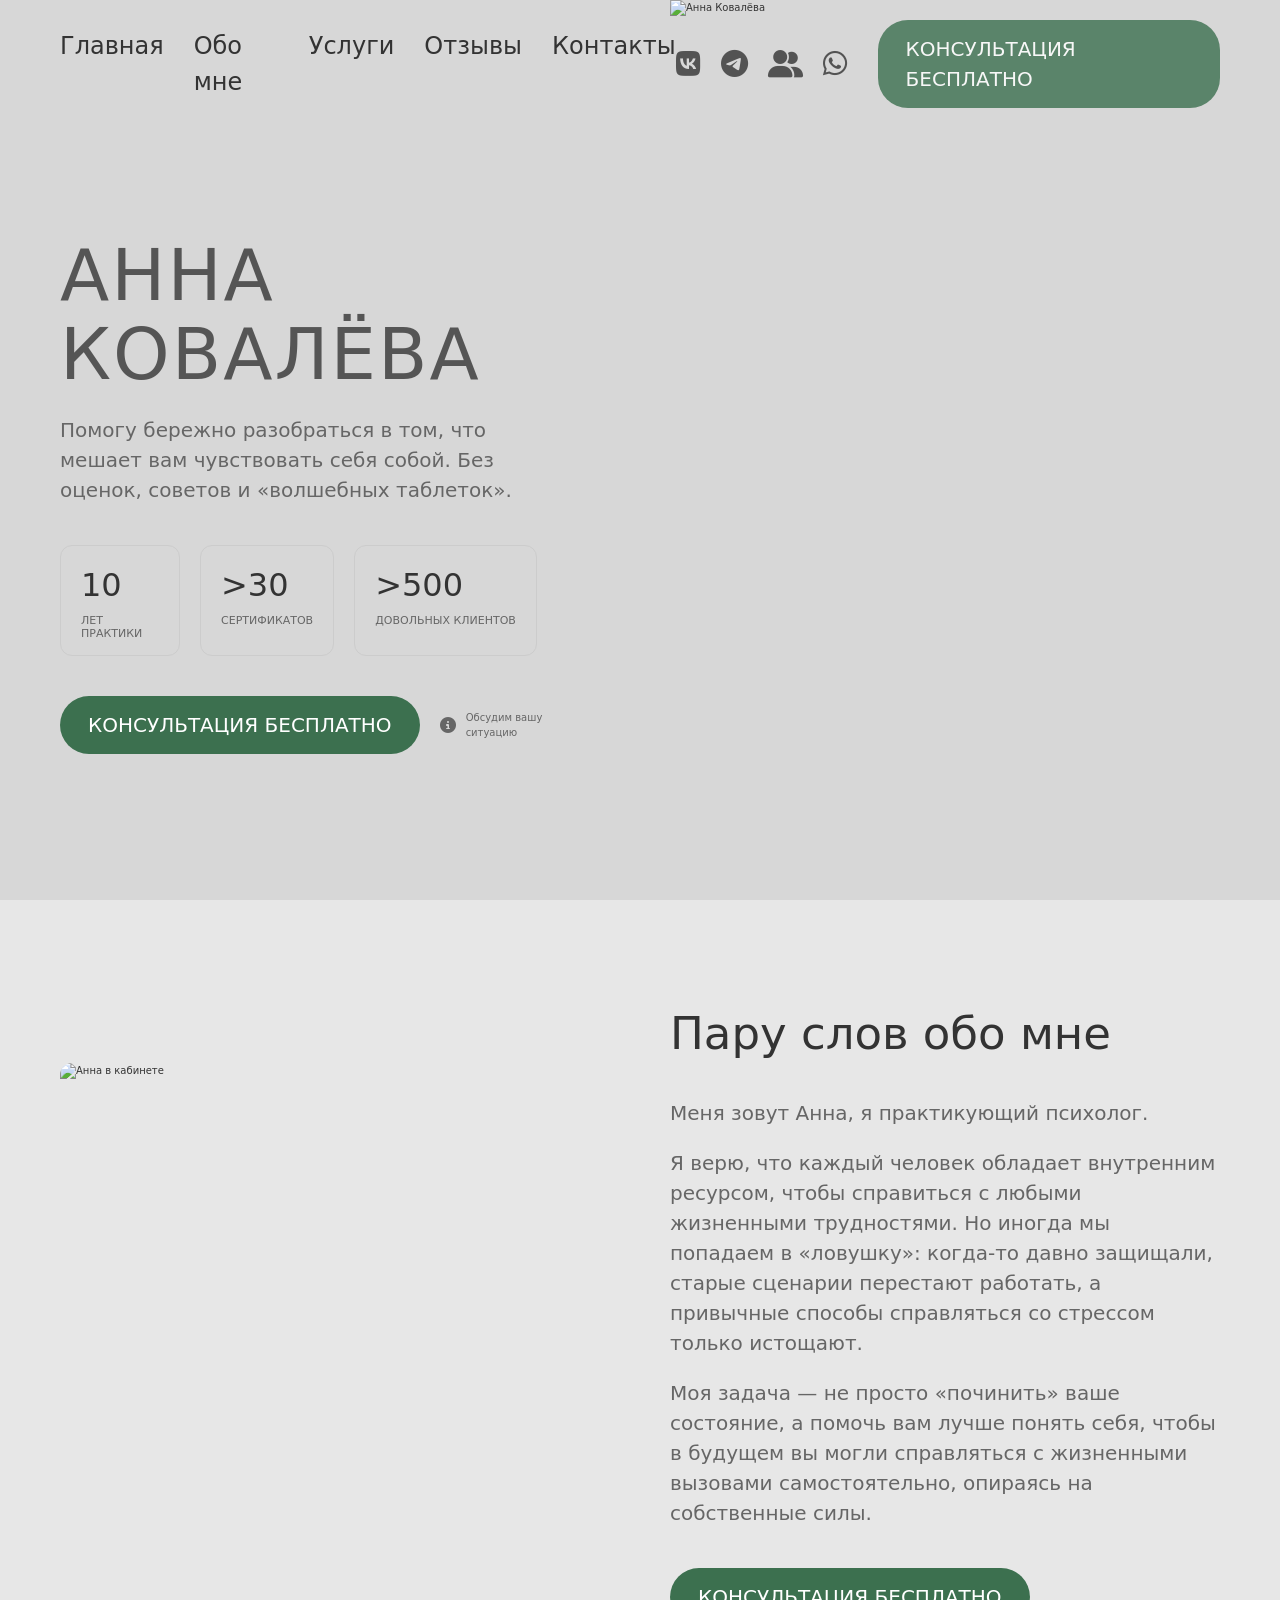
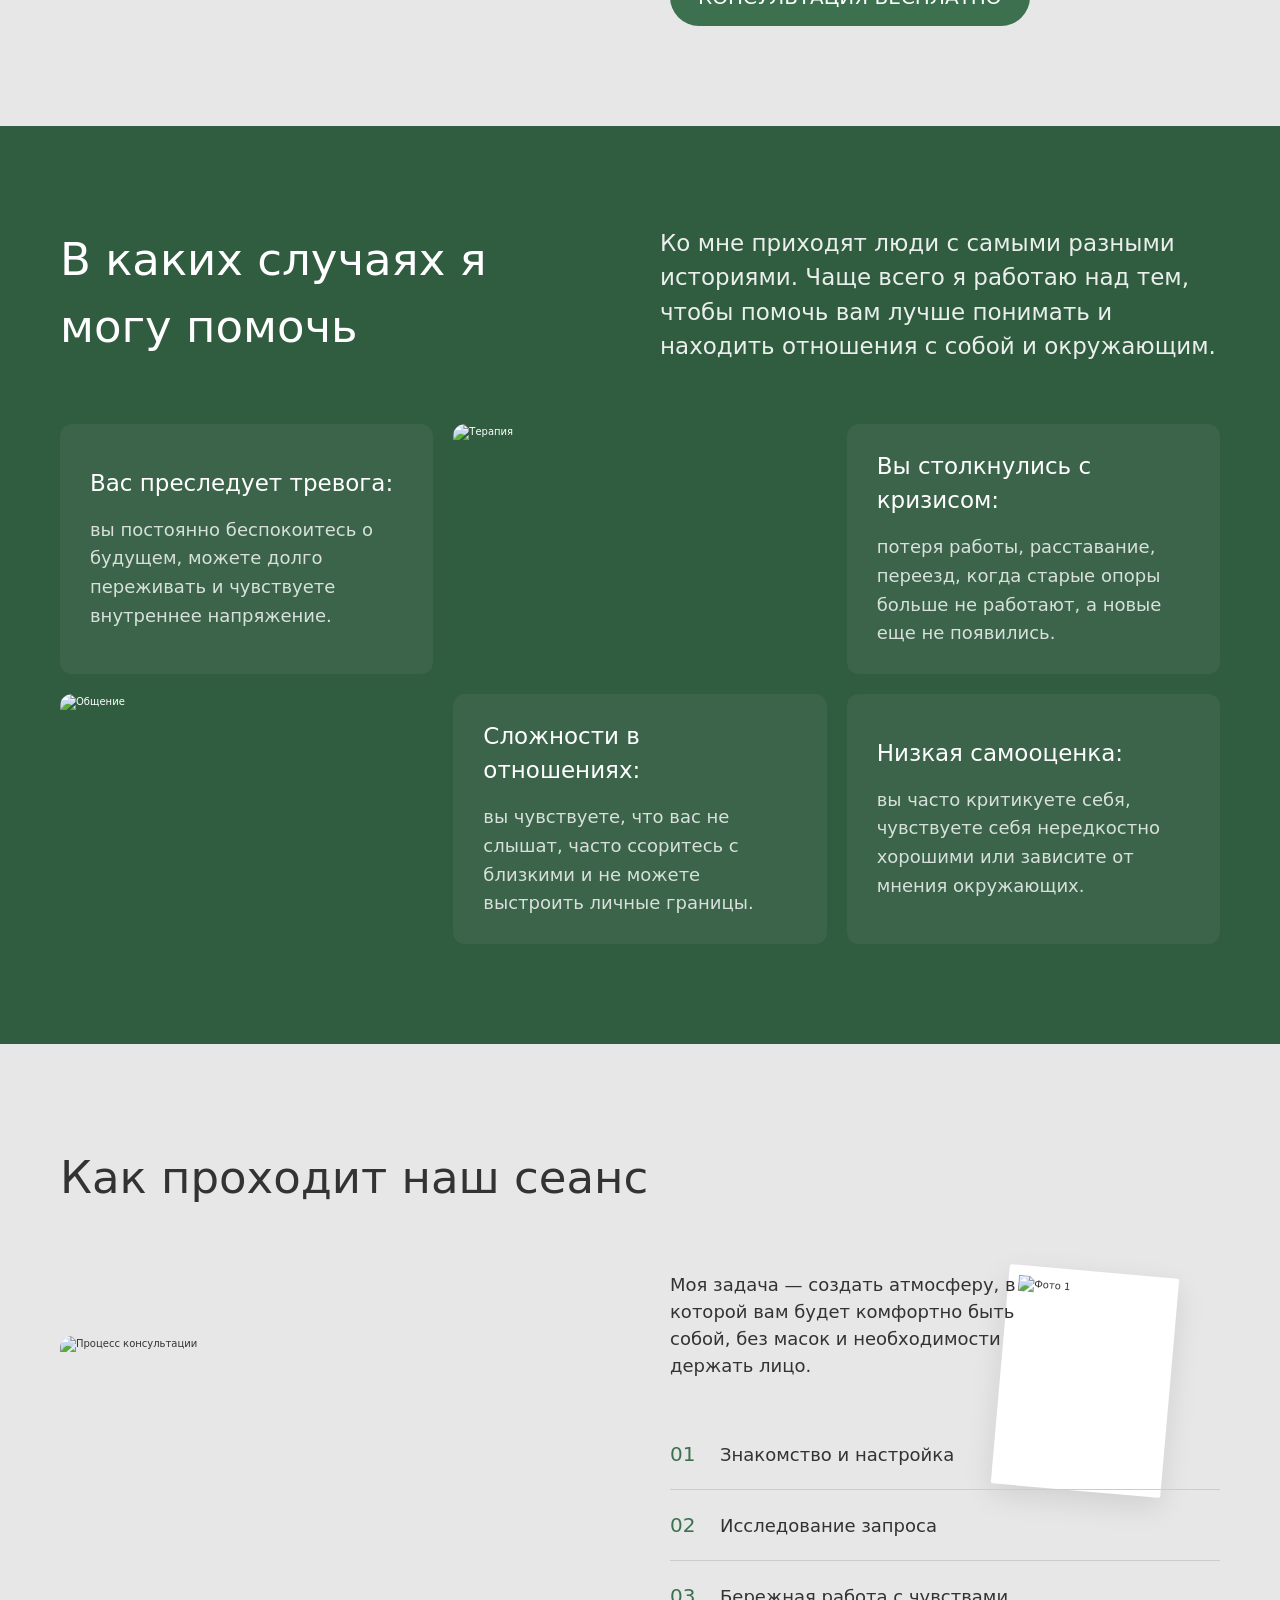
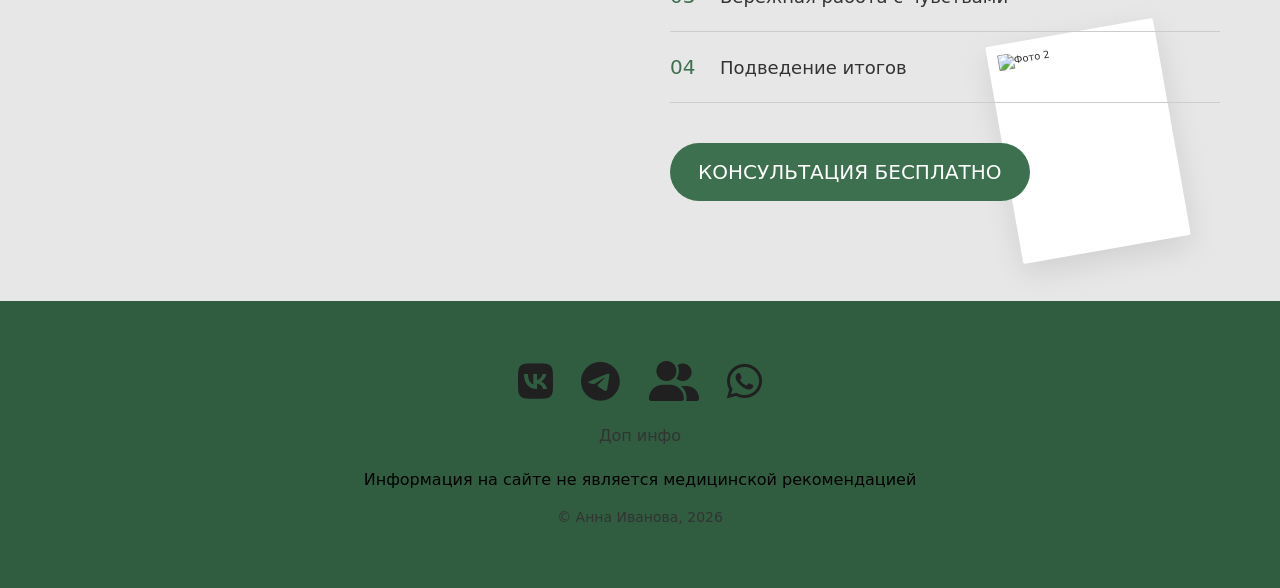
==== index.html @ 89ef43b9 "base init" ====
<!DOCTYPE html>
<html lang="ru">
<head>
    <meta charset="UTF-8">
    <meta name="viewport" content="width=device-width, initial-scale=1.0">
    <title>Анна Ковалёва - Психолог</title>
    <!-- Подключение бесплатных иконок Font Awesome -->
    <link rel="stylesheet" href="https://cdnjs.cloudflare.com/ajax/libs/font-awesome/6.4.0/css/all.min.css">
    <link rel="stylesheet" href="style.css">
</head>
<body>

    <!-- Шапка сайта -->
    <header class="header">
        <div class="container header-container">
            <nav class="main-nav">
                <ul class="nav-list">
                    <li><a href="#hero">Главная</a></li>
                    <li><a href="#about">Обо мне</a></li>
                    <li><a href="#services">Услуги</a></li>
                    <li><a href="#reviews">Отзывы</a></li>
                    <li><a href="#contacts">Контакты</a></li>
                </ul>
            </nav>
            <div class="header-right">
                <div class="social-icons">
                    <a href="#"><i class="fa-brands fa-vk"></i></a>
                    <a href="https://t.me/lahta2010" target="_blank" aria-label="Telegram"><i class="fa-brands fa-telegram"></i></a>
                    <a href="https://t.me/aboutemotion" target="_blank" aria-label="Telegram"><i class="fa-solid fa-user-group"></i></a>
                    <a href="#"><i class="fa-brands fa-whatsapp"></i></a>
                </div>
                <a href="#" class="btn btn-primary">КОНСУЛЬТАЦИЯ БЕСПЛАТНО</a>
            </div>
        </div>
    </header>

    <main>
        <!-- Главный экран -->
        <section class="hero" id="hero">
            <div class="container hero-container">
                <div class="hero-content">
                    <h1 class="hero-name">АННА<br>КОВАЛЁВА</h1>
                    <p class="subtitle">Помогу бережно разобраться в том, что мешает вам чувствовать себя собой. Без оценок, советов и «волшебных таблеток».</p>
                    
                    <div class="stats">
                        <div class="stat-item">
                            <span class="stat-number">10</span>
                            <span class="stat-label">ЛЕТ<br>Практики</span>
                        </div>
                        <div class="stat-item">
                            <span class="stat-number">>30</span>
                            <span class="stat-label">Сертификатов</span>
                        </div>
                        <div class="stat-item">
                            <span class="stat-number">>500</span>
                            <span class="stat-label">Довольных клиентов</span>
                        </div>
                    </div>

                    <div class="hero-action">
                        <a href="#" class="btn btn-primary">КОНСУЛЬТАЦИЯ БЕСПЛАТНО</a>
                        <div class="note">
                            <i class="fa-solid fa-info-circle"></i>
                            <span>Обсудим вашу<br>ситуацию</span>
                        </div>
                    </div>
                </div>
                <div class="hero-image">
                    <!-- Заглушка вместо фото -->
                    <img src="https://images.unsplash.com/photo-1573496359142-b8d87734a5a2?q=80&w=800&auto=format&fit=crop" alt="Анна Ковалёва">
                </div>
            </div>
        </section>

        <!-- Обо мне -->
        <section class="about" id="about">
            <div class="container about-container">
                <div class="about-image">
                    <img src="https://images.unsplash.com/photo-1551836022-d5d88e9218df?q=80&w=800&auto=format&fit=crop" alt="Анна в кабинете">
                </div>
                <div class="about-content">
                    <h2 class="section-title about-title">Пару слов обо мне</h2>
                    <p class="section-text about-text">Меня зовут Анна, я практикующий психолог.</p>
                    <p class="section-text about-text">Я верю, что каждый человек обладает внутренним ресурсом, чтобы справиться с любыми жизненными трудностями. Но иногда мы попадаем в «ловушку»: когда-то давно защищали, старые сценарии перестают работать, а привычные способы справляться со стрессом только истощают.</p>
                    <p class="section-text about-text">Моя задача — не просто «починить» ваше состояние, а помочь вам лучше понять себя, чтобы в будущем вы могли справляться с жизненными вызовами самостоятельно, опираясь на собственные силы.</p>
                    <a href="#" class="btn btn-primary">КОНСУЛЬТАЦИЯ БЕСПЛАТНО</a>
                </div>
            </div>
        </section>

        <!-- Услуги / С какими запросами работаю -->
        <section class="services" id="services">
            <div class="container">
                <div class="services-header">
                    <h2 class="section-title services-title">В каких случаях я<br>могу помочь</h2>
                    <p class="section-text services-text">Ко мне приходят люди с самыми разными историями. Чаще всего я работаю над тем, чтобы помочь вам лучше понимать и находить отношения с собой и окружающим.</p>
                </div>

                <div class="services-grid">
                    <!-- Карточка 1 (текст) -->
                    <div class="service-card text-card"">
                        <h3 class="service-card-title text-card-title">Вас преследует тревога:</h3>
                        <p class="service-card-text">вы постоянно беспокоитесь о будущем, можете долго переживать и чувствуете внутреннее напряжение.</p>
                    </div>
                    <!-- Карточка 2 (фото) -->
                    <div class="service-card image-card">
                        <img src="https://images.unsplash.com/photo-1573497019940-1c28c88b4f3e?q=80&w=600&auto=format&fit=crop" alt="Терапия">
                    </div>
                    <!-- Карточка 3 (текст) -->
                    <div class="service-card text-card">
                        <h3 class="service-card-title text-card-title">Вы столкнулись с кризисом:</h3>
                        <p class="service-card-text">потеря работы, расставание, переезд, когда старые опоры больше не работают, а новые еще не появились.</p>
                    </div>
                    <!-- Карточка 4 (фото) -->
                    <div class="service-card image-card">
                        <img src="https://images.unsplash.com/photo-1527689368864-3a821dbccc34?q=80&w=600&auto=format&fit=crop" alt="Общение">
                    </div>
                    <!-- Карточка 5 (текст) -->
                    <div class="service-card text-card">
                        <h3 class="service-card-title text-card-title">Сложности в отношениях:</h3>
                        <p class="service-card-text">вы чувствуете, что вас не слышат, часто ссоритесь с близкими и не можете выстроить личные границы.</p>
                    </div>
                    <!-- Карточка 6 (текст) -->
                    <div class="service-card text-card">
                        <h3 class="service-card-title text-card-title">Низкая самооценка:</h3>
                        <p class="service-card-text"> вы часто критикуете себя, чувствуете себя нередкостно хорошими или зависите от мнения окружающих.</p>
                    </div>
                </div>
            </div>
        </section>

        <!-- Как проходит сеанс -->
        <section class="process" id="process">
            <div class="container">
                <h2 class="section-title process-title">Как проходит наш сеанс</h2>
                
                <div class="process-content">
                    <div class="process-image">
                        <img src="https://images.unsplash.com/photo-1600880292203-757bb62b4baf?q=80&w=800&auto=format&fit=crop" alt="Процесс консультации">
                    </div>
                    
                    <div class="process-steps">
                        <p class="process-desc">Моя задача — создать атмосферу, в которой вам будет комфортно быть собой, без масок и необходимости держать лицо.</p>
                        
                        <ul class="steps-list">
                            <li>
                                <span class="step-num">01</span>
                                <span class="step-text">Знакомство и настройка</span>
                            </li>
                            <li>
                                <span class="step-num">02</span>
                                <span class="step-text">Исследование запроса</span>
                            </li>
                            <li>
                                <span class="step-num">03</span>
                                <span class="step-text">Бережная работа с чувствами</span>
                            </li>
                            <li>
                                <span class="step-num">04</span>
                                <span class="step-text">Подведение итогов</span>
                            </li>
                        </ul>
                        
                        <a href="#" class="btn btn-primary">КОНСУЛЬТАЦИЯ БЕСПЛАТНО</a>
                    </div>

                    <!-- Декоративные фото (псевдо-полароиды) -->
                    <div class="process-decor">
                        <div class="polaroid p-1">
                            <img src="https://images.unsplash.com/photo-1580489944761-15a19d654956?q=80&w=400&auto=format&fit=crop" alt="Фото 1">
                        </div>
                        <div class="polaroid p-2">
                            <img src="https://images.unsplash.com/photo-1544005313-94ddf0286df2?q=80&w=400&auto=format&fit=crop" alt="Фото 2">
                        </div>
                    </div>
                </div>
            </div>
        </section>

        <!-- Footer -->
        <section class="footer" id="footer">
            <div class="container footer-container">
                <div class="footer-social">
                    <div class="footer-social">
                        <a class="social-link" href="#"><i class="social-icon fa-brands fa-vk"></i></a>
                        <a class="social-link" href="https://t.me/lahta2010" target="_blank" aria-label="Telegram"><i class="social-icon fa-brands fa-telegram"></i></a>
                        <a class="social-link" href="https://t.me/aboutemotion" target="_blank" aria-label="Telegram"><i class="social-icon fa-solid fa-user-group"></i></a>
                        <a class="social-link" href="#"><i class="social-icon fa-brands fab fa-whatsapp"></i></a>
                    </div>
                </div>
                <div class="footer-info">
                    <p class="info-text">Доп инфо</p>
                </div>
                <div class="footer-corp">
                    <p class="corp-text">Информация на сайте не является медицинской рекомендацией</p>
                </div>
                <div class="footer-copyright">
                    <p class="copyright-text">
                        &copy; Анна Иванова, 2026
                    </p>
                </div>
            </div>
        </section>
    </main>

    <script src="script.js"></script>
</body>
</html>
---- style.css ----
/* --- ПЕРЕМЕННЫЕ (ЦВЕТА) --- */
:root {
    --bg-light: #EBEBEB;       /* Светло-серый фон */
    --bg-white: #F8F8F8;       /* Белый фон для карточек */
    --bg-dark-green: #305C40;  /* Темно-зеленый фон секции */
    --bg-hero: #d7d7d7;
    --bg-about: #e7e7e7;
    --bg-process: #e7e7e7;


    
    --text-main: #333333;      /* Основной текст */
    --text-light: #FFFFFF;     /* Белый текст */
    --text-muted: #666666;     /* Приглушенный текст */
    --text-icon: #202020;

    --section-title: 4.5em;
    --section-text: 2em;

    --service-card-title: 2.3em;
    --service-card-text: 1.8em;

    
    --accent-green: #3C704F;   /* Цвет кнопок */
    --accent-green-hover: #2A5239;
    
    --card-overlay: rgba(48, 92, 64, 0.4); /* Оверлей на карточках с фото */
    
    --border-color: #CCCCCC;
    
    --font-main: 'Inter', system-ui, -apple-system, sans-serif;
    --border-radius: 12px;
}

/* --- БАЗОВЫЕ СТИЛИ --- */
* {
    margin: 0;
    padding: 0;
    box-sizing: border-box;
    font-size: 10px;
}

html {
    scroll-behavior: smooth;
}

body {
    font-family: var(--font-main);
    color: var(--text-main);
    background-color: var(--bg-light);
    line-height: 1.5;
}

img {
    max-width: 100%;
    display: block;
    object-fit: cover;
}

a {
    text-decoration: none;
    color: inherit;
}

ul {
    list-style: none;
}

.container {
    max-width: 1200px;
    margin: 0 auto;
    padding: 0 20px;
}


/* 
======
ШРИФТЫ СЕКЦИИ 
======
*/


.section-title {
    font-size: var(--section-title);
}

.section-text {
    font-size: var(--section-text);
}


/*
======
КНОПКИ
======
*/


.btn {
    display: inline-flex;
    align-items: center;
    justify-content: center;
    padding: 14px 28px;
    border-radius: 30px;
    font-size: 2em;
    font-weight: 500;
    cursor: pointer;
    transition: all 0.3s ease;
    border: none;
}

.btn-primary {
    background-color: var(--accent-green);
    color: var(--text-light);
    gap: 10px;
}

.btn-primary:hover {
    background-color: var(--accent-green-hover);
}

.btn-outline {
    background-color: transparent;
    border: 1px solid var(--text-main);
    border-radius: 30px;
    padding: 10px 20px;
}

.btn-outline:hover {
    background-color: var(--text-main);
    color: var(--text-light);
}

/*
======
ШАПКА
======
*/


.header {
    position: absolute;
    top: 0;
    left: 0;
    width: 100%;
    padding: 20px 0;
    z-index: 10;
}

.header-container {
    display: flex;
    justify-content: space-between;
    align-items: center;
}

.main-nav .nav-list {
    display: flex;
    gap: 30px;
}

.main-nav a {
    font-size: 2.4em;
    color: var(--text-main);
    transition: opacity 0.3s;
}

.main-nav a:hover {
    opacity: 0.6;
}

.header-right {
    display: flex;
    align-items: center;
    gap: 30px;
}

.header-right a.btn {
    opacity: 0.8;
}

.social-icons {
    display: flex;
    gap: 20px;
}

.social-icons a {
    color: var(--text-main);
    transition: opacity 0.3s;
    opacity: 0.8;
}

.social-icons a i{
    font-size: 2.8em;
}

.social-icons a:hover {
    opacity: 0.4;
}


/*
======
ГЛАВНЫЙ ЭКРАН (HERO)
======
*/


.hero {
    background-color: var(--bg-hero);
    position: relative;
    overflow: hidden;
}

.hero-container {
    display: flex;
    min-height: 100vh;
    align-items: stretch;
    padding: 0;
}

.hero-content {
    flex: 1;
    padding: 150px 40px 60px 20px; /* Отступы для шапки */
    display: flex;
    flex-direction: column;
    justify-content: center;
}

.hero-name {
    font-size: 7.2em;
    line-height: 1.1;
    font-weight: 400;
    color: #555;
    margin-bottom: 20px;
    letter-spacing: 2px;
}

.hero-content .subtitle {
    max-width: 500px;
    font-size: 2em;
    color: var(--text-muted);
    margin-bottom: 40px;
}

.stats {
    display: flex;
    gap: 20px;
    margin-bottom: 40px;
}

.stat-item {
    background-color: transparent;
    border: 1px solid var(--border-color);
    border-radius: var(--border-radius);
    padding: 15px 20px;
    display: flex;
    flex-direction: column;
    min-width: 120px;
}

.stat-number {
    font-size: 32px;
    color: var(--text-main);
    margin-bottom: 5px;
}

.stat-label {
    font-size: 11px;
    text-transform: uppercase;
    color: var(--text-muted);
    line-height: 1.2;
}

.hero-action {
    display: flex;
    align-items: center;
    gap: 20px;
}

.note {
    display: flex;
    align-items: center;
    gap: 10px;
    font-size: 12px;
    color: var(--text-muted);
}

.note i {
    font-size: 16px;
}

.hero-image {
    flex: 1;
    position: relative;
}

.hero-image img {
    width: 100%;
    height: 100%;
    object-position: center top;
}

/* --- ОБО МНЕ --- */
.about {
    padding: 100px 0;
    background-color: var(--bg-about);
}

.about-container {
    display: flex;
    gap: 60px;
    align-items: center;
}

.about-image {
    flex: 1;
    border-radius: var(--border-radius);
    overflow: hidden;
}

.about-image img {
    width: 100%;
    height: auto;
    min-height: 500px;
}

.about-content {
    flex: 1;
}

.about-title {
    font-weight: 400;
    margin-bottom: 30px;
}

.about-text {
    color: var(--text-muted);
    margin-bottom: 20px;
}

.about-content .btn {
    margin-top: 20px;
}


/*
======
УСЛУГИ (ЗЕЛЕНЫЙ ФОН)
======
*/


.services {
    background-color: var(--bg-dark-green);
    color: var(--text-light);
    padding: 100px 0;
}

.services-header {
    display: flex;
    justify-content: space-between;
    margin-bottom: 60px;
    gap: 40px;
}

.services-title {
    font-weight: 400;
    flex: 1;
}

.services-text {
    flex: 1;
    opacity: 0.9;

    font-size: 2.3em;
}

.services-grid {
    display: grid;
    grid-template-columns: repeat(3, 1fr);
    gap: 20px;
}

.service-card {
    border-radius: var(--border-radius);
    height: 250px;
    position: relative;
    overflow: hidden;
}

.text-card {
    padding: 30px;
    background-color: rgba(255, 255, 255, 0.05); /* Легкая подсветка */
    display: flex;
    flex-direction: column;
    justify-content: center;
}

.service-card-title {
    font-size: var(--service-card-title);
}

.service-card-text {
    font-size: var(--service-card-text);
}

.text-card-title {
    font-weight: 500;
    margin-bottom: 15px;
}

.text-card p {
    opacity: 0.8;
    line-height: 1.6;
}

.image-card img {
    width: 100%;
    height: 100%;
    object-fit: cover;
    transition: transform 0.5s;
}

.image-card:hover img {
    transform: scale(1.05);
}


/*
======
ПРОЦЕСС
======
*/


.process {
    padding: 100px 0;
    background-color: var(--bg-process);
}

.process-title {
    font-weight: 400;
    margin-bottom: 60px;
}

.process-content {
    display: flex;
    gap: 60px;
    align-items: center;
    position: relative;
}

.process-image {
    flex: 1;
    border-radius: var(--border-radius);
    overflow: hidden;
}

.process-image img {
    width: 100%;
    height: auto;
    min-height: 400px;
}

.process-steps {
    flex: 1;
    position: relative;
    z-index: 2;
}

.process-desc {
    font-size: 1.8em;
    color: var(--text-main);
    margin-bottom: 40px;
    max-width: 400px;
}

.steps-list {
    margin-bottom: 40px;
}

.steps-list li {
    display: flex;
    align-items: center;
    gap: 20px;
    padding: 20px 0;
    border-bottom: 1px solid var(--border-color);
}

.step-num {
    font-size: 20px;
    color: var(--accent-green);
    font-weight: 400;
    min-width: 30px;
}

.step-text {
    font-size: 1.8em;
    color: var(--text-main);
}

/* Декоративные фото */
.process-decor {
    position: absolute;
    right: 0;
    top: 50%;
    transform: translateY(-50%);
    width: 200px;
    height: 100%;
    pointer-events: none;
    display: none; /* Скрыто по умолчанию, показываем на больших экранах */
}

@media (min-width: 1024px) {
    .process-decor {
        display: block;
        right: 50px;
        z-index: 1;
    }
}

.polaroid {
    background: white;
    padding: 10px 10px 30px 10px;
    box-shadow: 0 10px 30px rgba(0,0,0,0.1);
    position: absolute;
    border-radius: 2px;
}

.polaroid img {
    width: 150px;
    height: 180px;
    object-fit: cover;
}

.p-1 {
    top: 0;
    right: 0;
    transform: rotate(5deg);
}

.p-2 {
    bottom: -50px;
    right: -3px;
    transform: rotate(-10deg);
}


/* 
=======
FOOTER
=======
*/

.footer {
    padding: 60px 0;
    background-color: var(--bg-dark-green);
}

.footer-container {
    display: flex;
    justify-content: space-between;
    align-items: center;
    flex-direction: column;
}

.social-link {
    font-size: 2em;
    color: var(--text-icon);
    transition: opacity 0.2s;

    margin-right: 25px;

}

.social-link:hover {
    opacity: 0.6;
}

.social-link:last-child {
    margin-right: 0px;
}

.social-icon {
    font-size: 2em;
}

.footer-info {
    margin-top: 20px;
}

.info-text {
    font-size: 1.6em;
}

.footer-corp {
    margin-top: 20px;
}

.corp-text {
    font-size: 1.6em;
    color: black;
}

.footer-copyright {
    margin-top: 15px;
}

.copyright-text {
    font-size: 1.4em;
}

/* --- АДАПТИВ --- */
@media (max-width: 992px) {
    .hero-container {
        flex-direction: column;
        min-height: auto;
    }
    
    .hero-content {
        padding: 120px 20px 40px;
    }
    
    .hero-content h1 {
        font-size: 56px;
    }
    
    .hero-image {
        height: 500px;
    }

    .about-container, .process-content {
        flex-direction: column;
    }

    .services-header {
        flex-direction: column;
    }

    .services-grid {
        grid-template-columns: repeat(2, 1fr);
    }
}

@media (max-width: 768px) {
    .main-nav {
        display: none; /* Скрываем меню на мобилках для простоты */
    }

    .hero-content h1 {
        font-size: 42px;
    }

    .stats {
        flex-wrap: wrap;
    }

    .services-grid {
        grid-template-columns: 1fr;
    }

    .process h2, .about-content h2, .services-header h2 {
        font-size: 32px;
    }
}
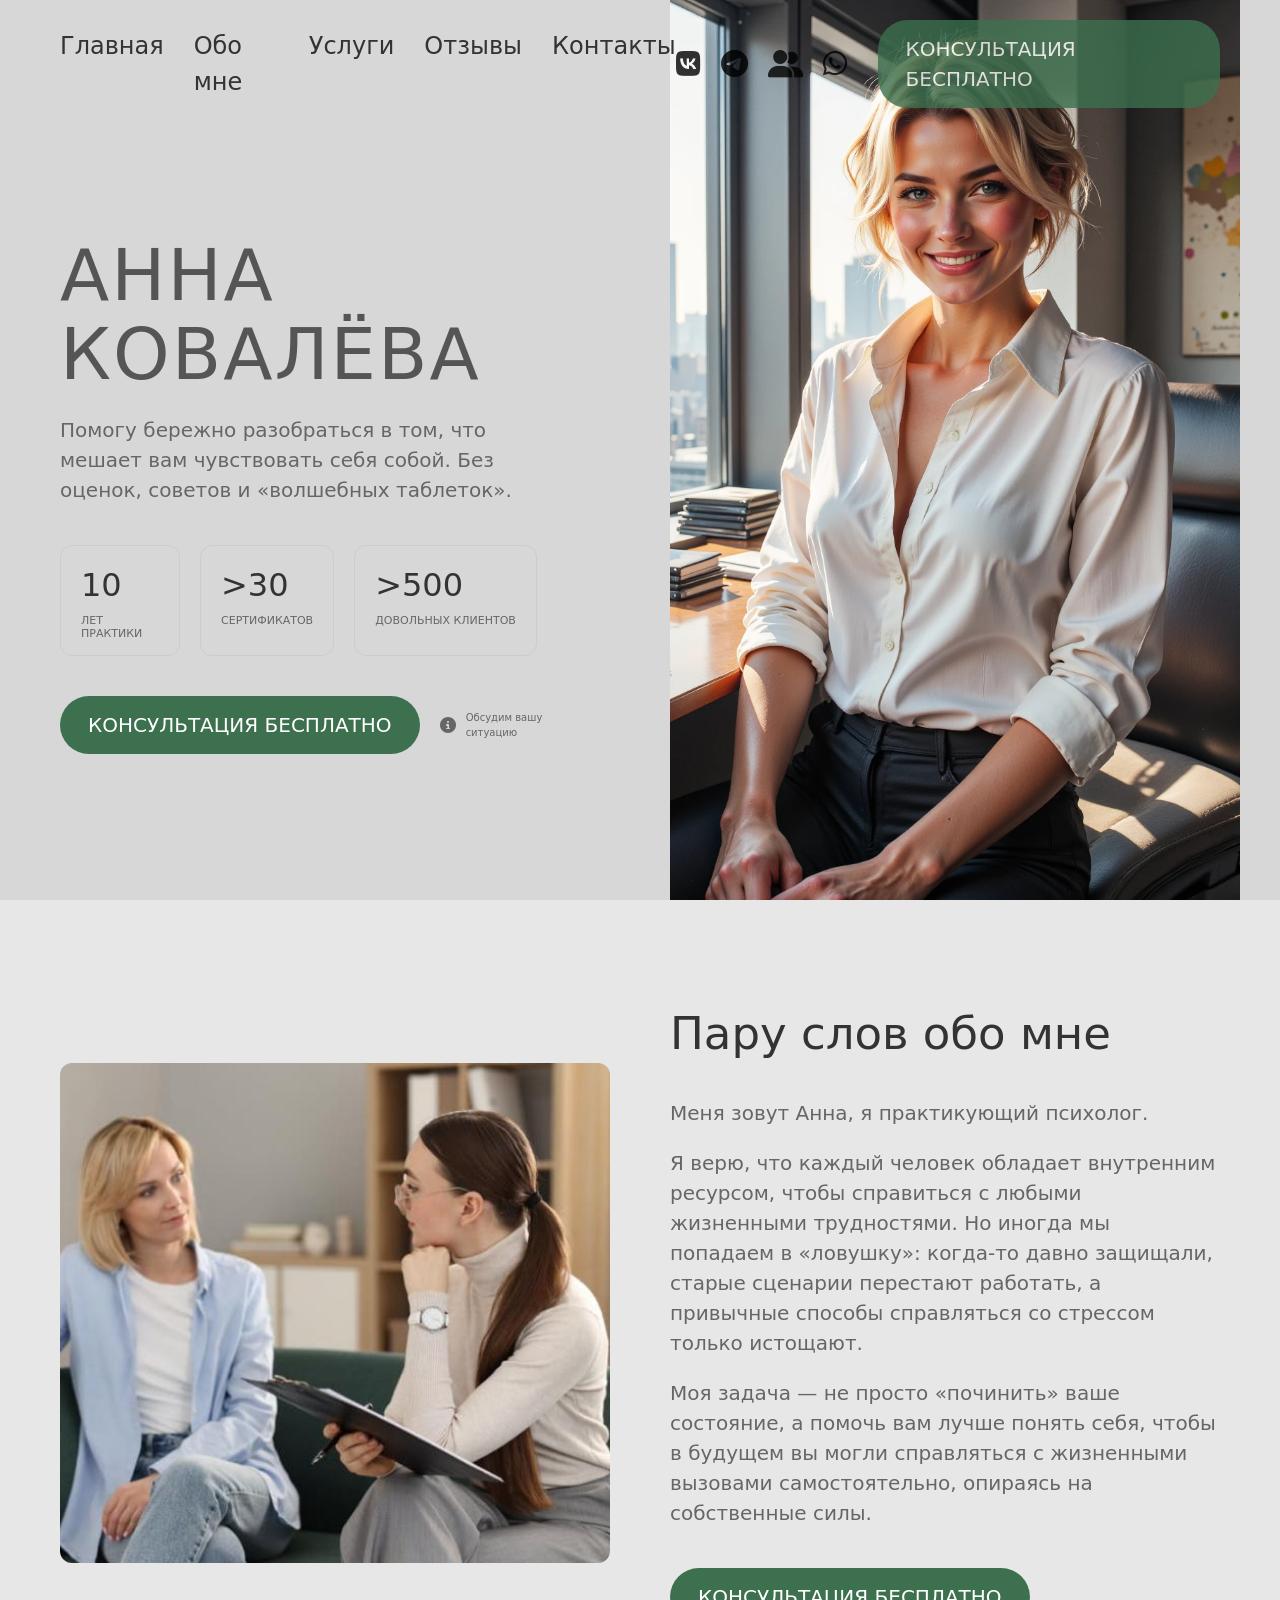
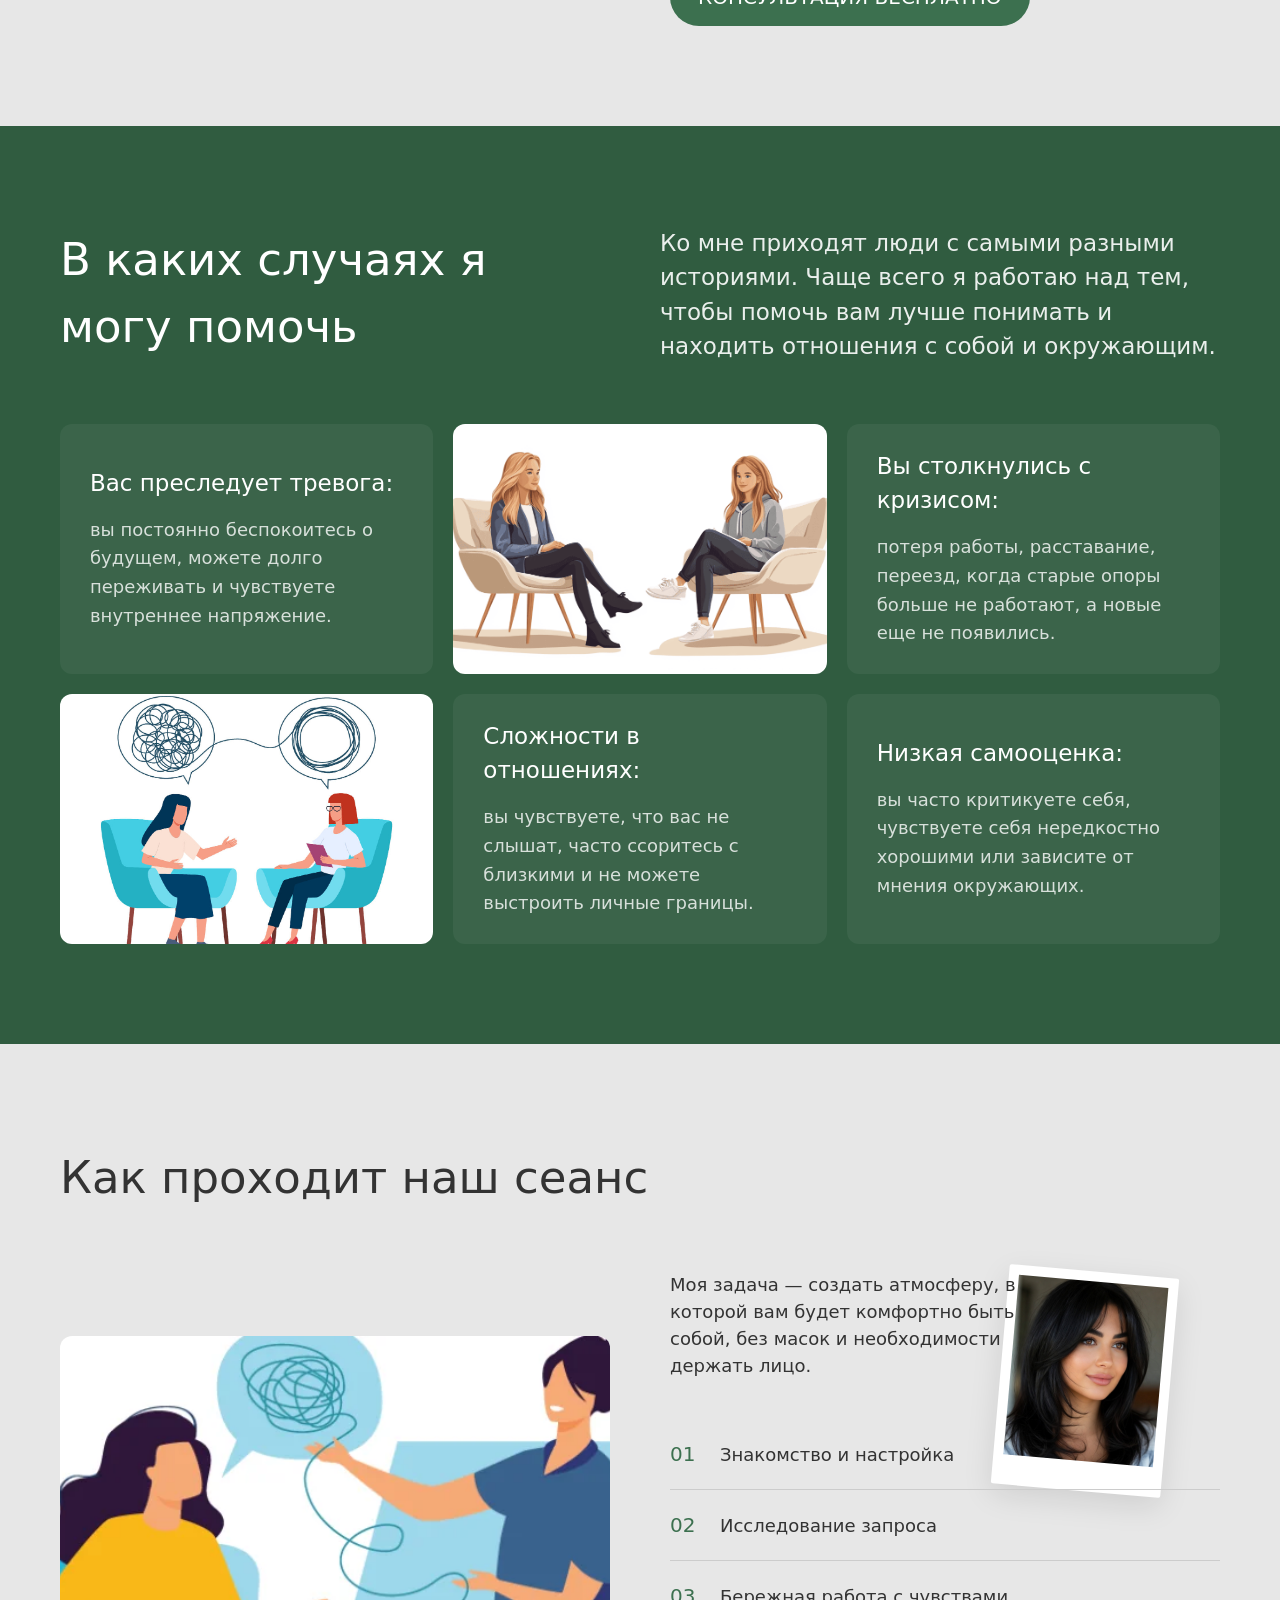
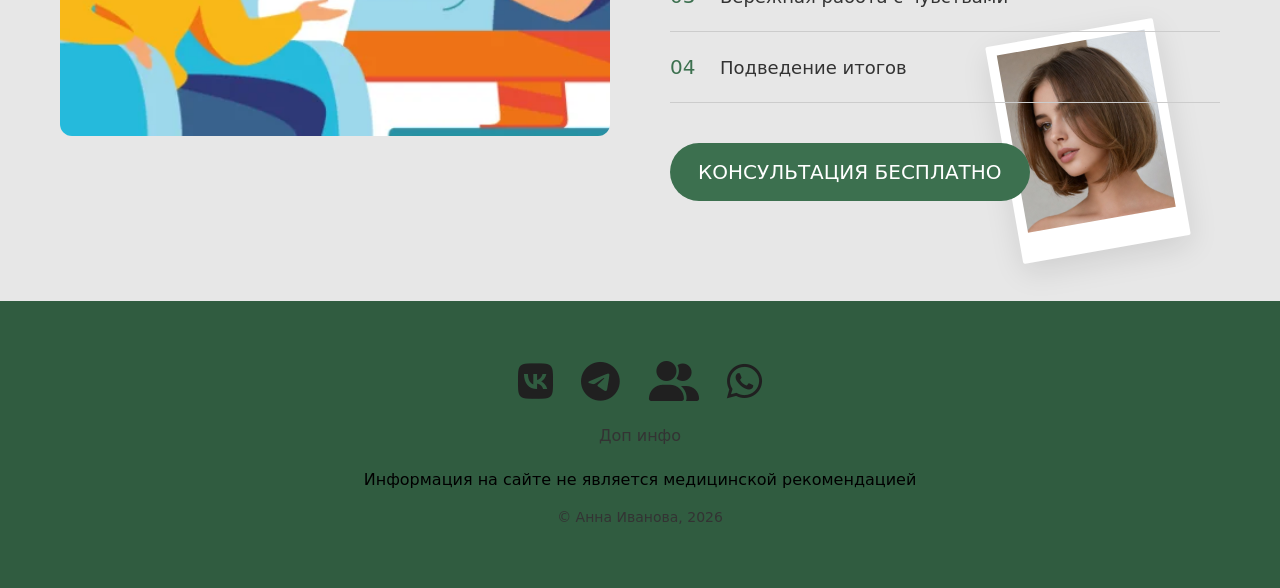
==== commit d16a7fbb: "add images" ====
--- a/index.html
+++ b/index.html
@@ -67,7 +67,8 @@
                 </div>
                 <div class="hero-image">
                     <!-- Заглушка вместо фото -->
-                    <img src="https://images.unsplash.com/photo-1573496359142-b8d87734a5a2?q=80&w=800&auto=format&fit=crop" alt="Анна Ковалёва">
+                    <!-- <img src="https://images.unsplash.com/photo-1573496359142-b8d87734a5a2?q=80&w=800&auto=format&fit=crop" alt="Анна Ковалёва"> -->
+                    <img src="hero_1.webp" alt="Lena_hero">
                 </div>
             </div>
         </section>
@@ -76,7 +77,8 @@
         <section class="about" id="about">
             <div class="container about-container">
                 <div class="about-image">
-                    <img src="https://images.unsplash.com/photo-1551836022-d5d88e9218df?q=80&w=800&auto=format&fit=crop" alt="Анна в кабинете">
+                    <!-- <img src="https://images.unsplash.com/photo-1551836022-d5d88e9218df?q=80&w=800&auto=format&fit=crop" alt="Анна в кабинете"> -->
+                    <img src="about_1.jpg" alt="about">
                 </div>
                 <div class="about-content">
                     <h2 class="section-title about-title">Пару слов обо мне</h2>
@@ -104,7 +106,8 @@
                     </div>
                     <!-- Карточка 2 (фото) -->
                     <div class="service-card image-card">
-                        <img src="https://images.unsplash.com/photo-1573497019940-1c28c88b4f3e?q=80&w=600&auto=format&fit=crop" alt="Терапия">
+                        <!-- <img src="https://images.unsplash.com/photo-1573497019940-1c28c88b4f3e?q=80&w=600&auto=format&fit=crop" alt="Терапия"> -->
+                        <img src="service_1.png" alt="sevice_1">
                     </div>
                     <!-- Карточка 3 (текст) -->
                     <div class="service-card text-card">
@@ -113,7 +116,8 @@
                     </div>
                     <!-- Карточка 4 (фото) -->
                     <div class="service-card image-card">
-                        <img src="https://images.unsplash.com/photo-1527689368864-3a821dbccc34?q=80&w=600&auto=format&fit=crop" alt="Общение">
+                        <!-- <img src="https://images.unsplash.com/photo-1527689368864-3a821dbccc34?q=80&w=600&auto=format&fit=crop" alt="Общение"> -->
+                        <img src="service_2.jpg" alt="service_2">
                     </div>
                     <!-- Карточка 5 (текст) -->
                     <div class="service-card text-card">
@@ -136,7 +140,8 @@
                 
                 <div class="process-content">
                     <div class="process-image">
-                        <img src="https://images.unsplash.com/photo-1600880292203-757bb62b4baf?q=80&w=800&auto=format&fit=crop" alt="Процесс консультации">
+                        <!-- <img src="https://images.unsplash.com/photo-1600880292203-757bb62b4baf?q=80&w=800&auto=format&fit=crop" alt="Процесс консультации"> -->
+                        <img src="process_1.webp" alt="process">
                     </div>
                     
                     <div class="process-steps">
@@ -167,10 +172,12 @@
                     <!-- Декоративные фото (псевдо-полароиды) -->
                     <div class="process-decor">
                         <div class="polaroid p-1">
-                            <img src="https://images.unsplash.com/photo-1580489944761-15a19d654956?q=80&w=400&auto=format&fit=crop" alt="Фото 1">
+                            <!-- <img src="https://images.unsplash.com/photo-1580489944761-15a19d654956?q=80&w=400&auto=format&fit=crop" alt="Фото 1"> -->
+                            <img src="palaroid_1.jpg" alt="palaroid_1">
                         </div>
                         <div class="polaroid p-2">
-                            <img src="https://images.unsplash.com/photo-1544005313-94ddf0286df2?q=80&w=400&auto=format&fit=crop" alt="Фото 2">
+                            <!-- <img src="https://images.unsplash.com/photo-1544005313-94ddf0286df2?q=80&w=400&auto=format&fit=crop" alt="Фото 2"> -->
+                            <img src="palaroid_2.jpg" alt="palaroid_2">
                         </div>
                     </div>
                 </div>
--- a/style.css
+++ b/style.css
@@ -184,7 +184,8 @@
 }
 
 .social-icons a {
-    color: var(--text-main);
+    /* color: var(--bg-dark-green); */
+    color: black;
     transition: opacity 0.3s;
     opacity: 0.8;
 }
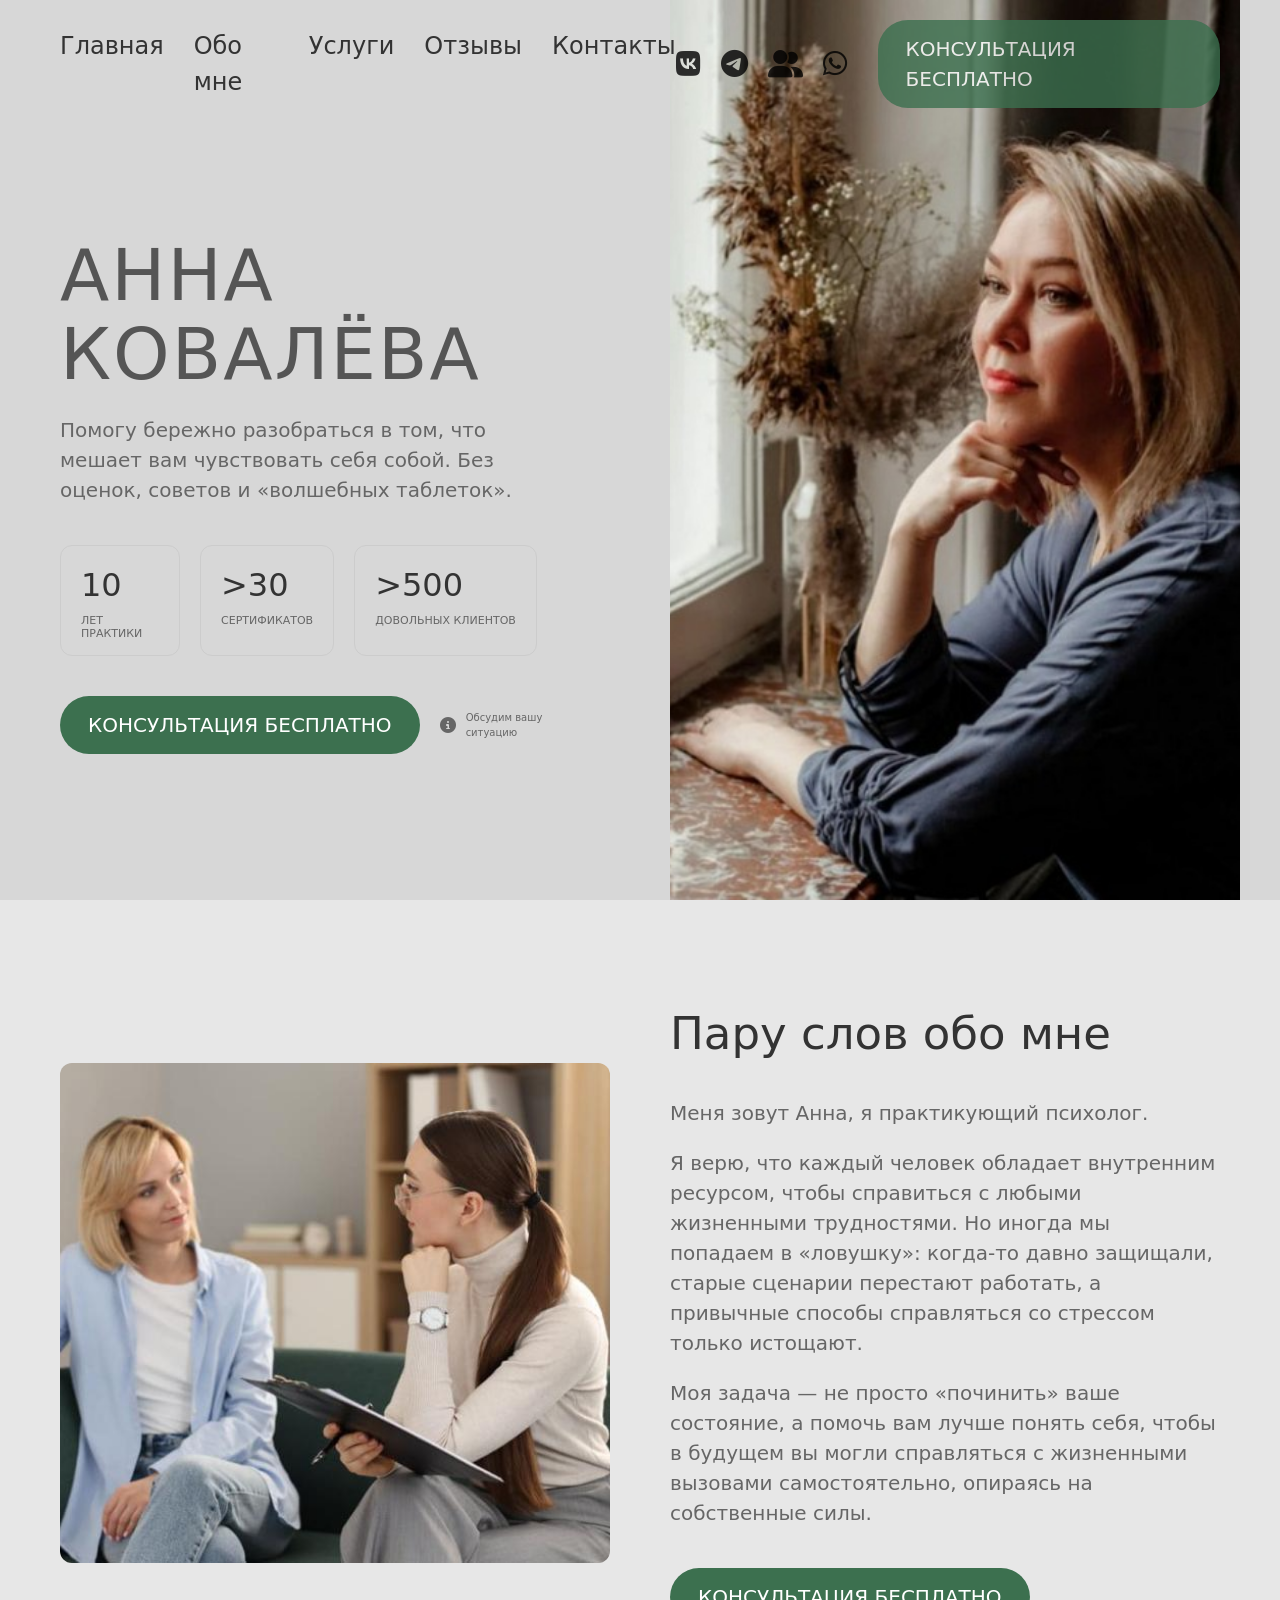
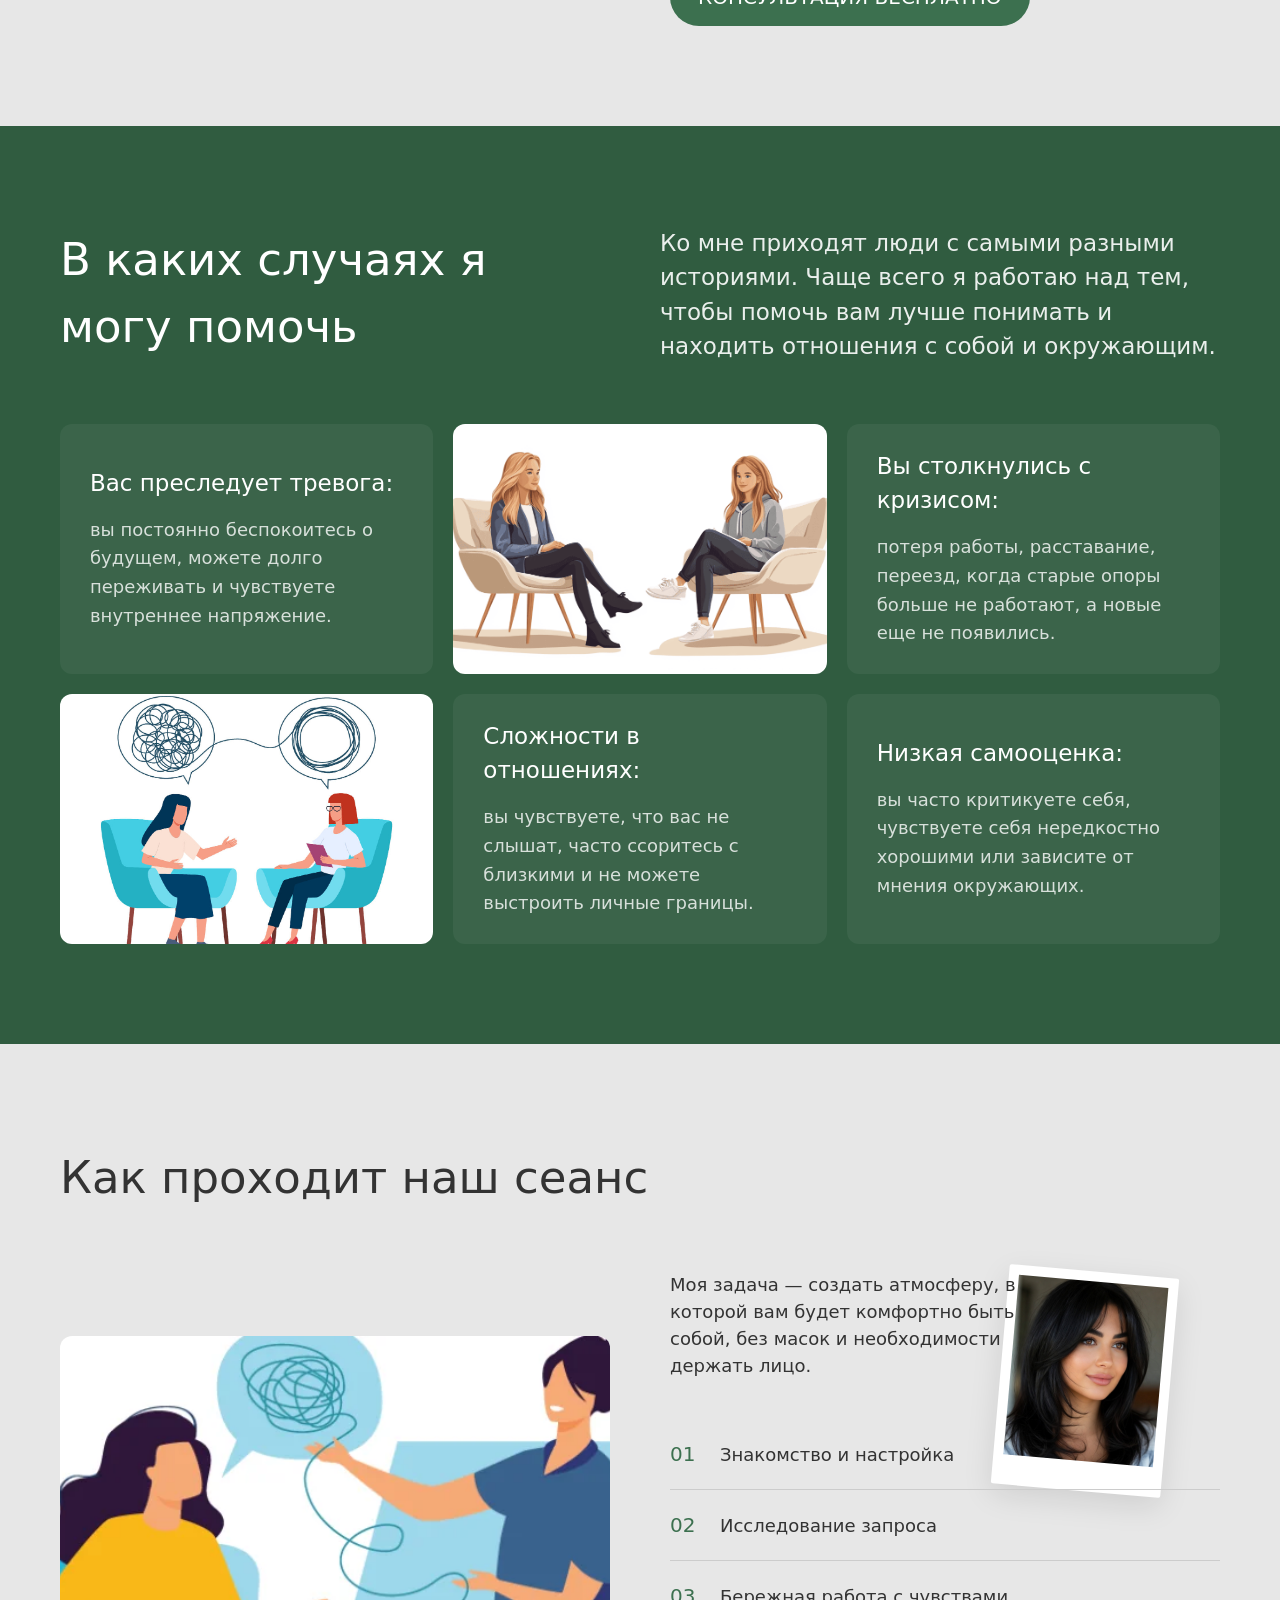
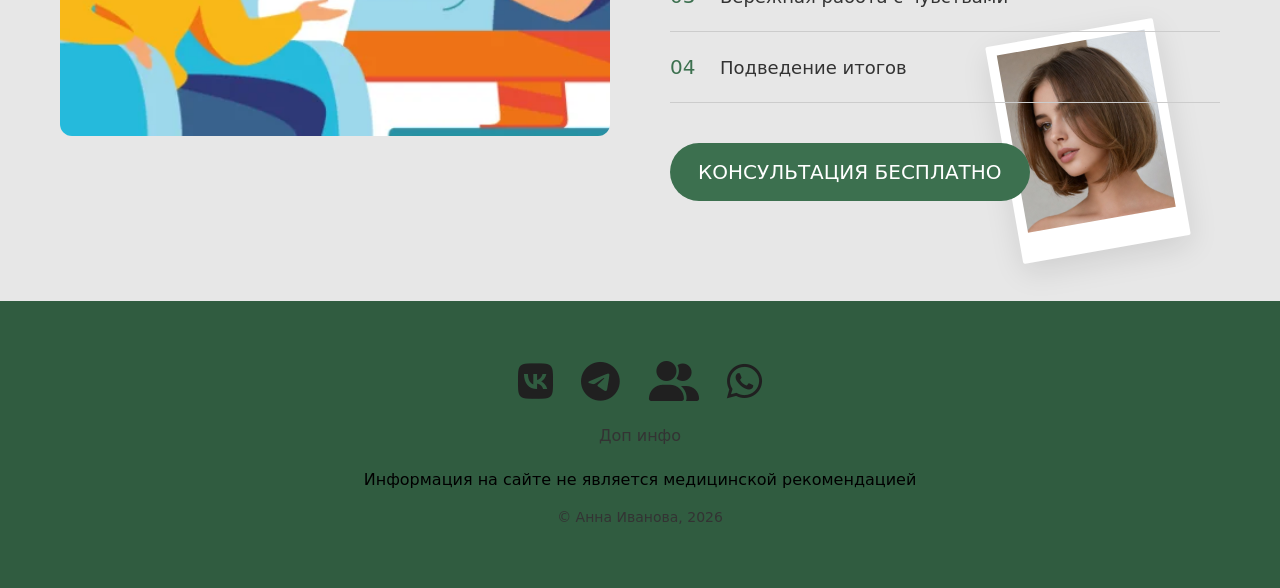
==== commit 6028bc95: "lena hero image" ====
--- a/index.html
+++ b/index.html
@@ -68,7 +68,7 @@
                 <div class="hero-image">
                     <!-- Заглушка вместо фото -->
                     <!-- <img src="https://images.unsplash.com/photo-1573496359142-b8d87734a5a2?q=80&w=800&auto=format&fit=crop" alt="Анна Ковалёва"> -->
-                    <img src="hero_1.webp" alt="Lena_hero">
+                    <img src="hero_2.jpg" alt="Lena_hero">
                 </div>
             </div>
         </section>
--- a/style.css
+++ b/style.css
@@ -630,6 +630,19 @@
         height: 500px;
     }
 
+    .btn {
+        display: inline-flex;
+        align-items: center;
+        justify-content: center;
+        padding: 15px 10px;
+        border-radius: 30px;
+        font-size: 1em;
+        font-weight: 500;
+        cursor: pointer;
+        transition: all 0.3s ease;
+        border: none;
+    }
+
     .about-container, .process-content {
         flex-direction: column;
     }
@@ -644,6 +657,19 @@
 }
 
 @media (max-width: 768px) {
+
+    .btn {
+        display: inline-flex;
+        align-items: center;
+        justify-content: center;
+        padding: 10px 10px;
+        border-radius: 30px;
+        font-size: 1em;
+        font-weight: 500;
+        cursor: pointer;
+        transition: all 0.3s ease;
+        border: none;
+    }
     .main-nav {
         display: none; /* Скрываем меню на мобилках для простоты */
     }
